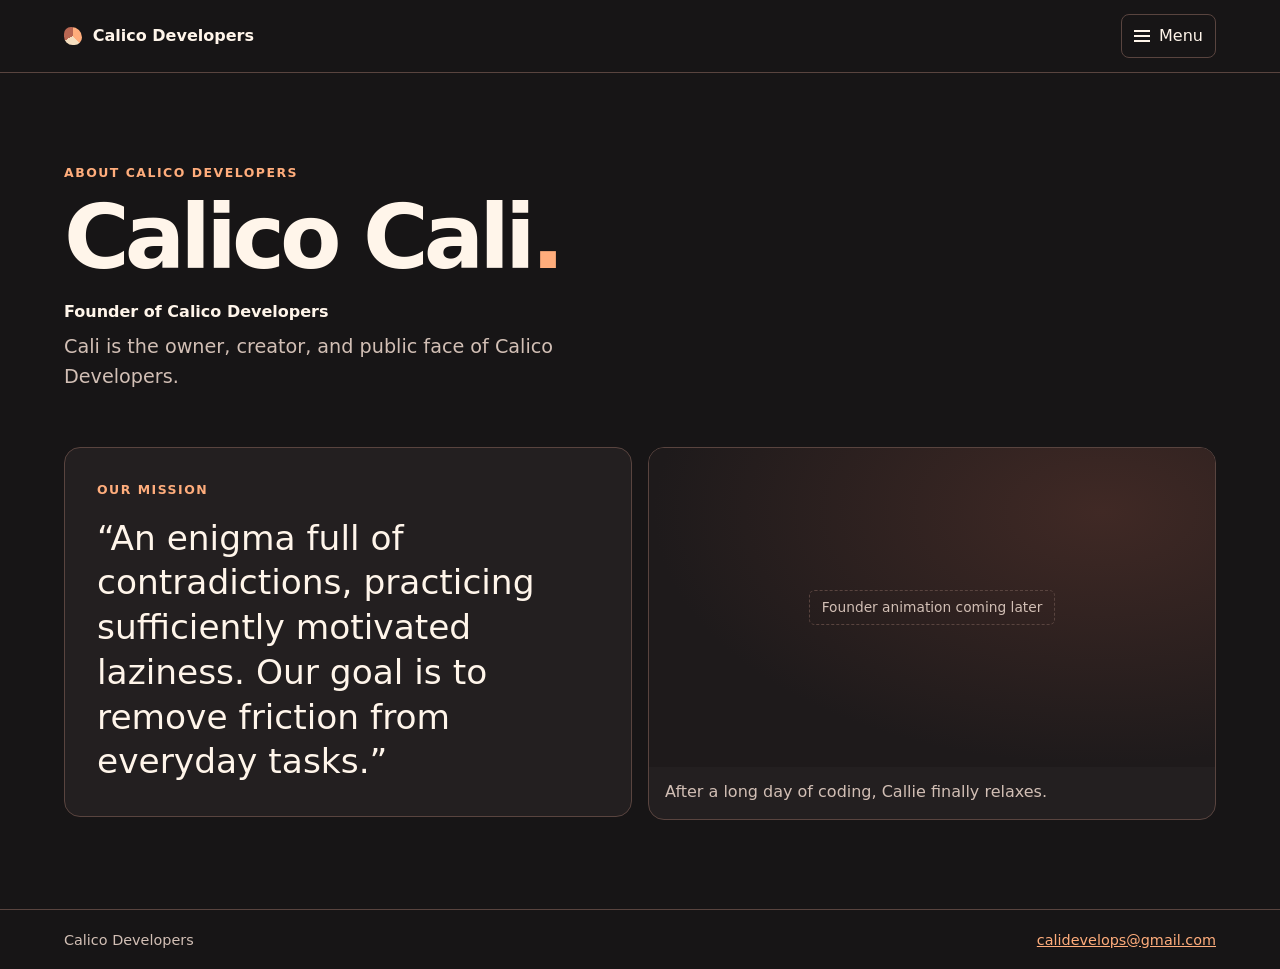
==== about.html @ 6b894da1 "Website v1.0: about.html" ====
<!doctype html>
<html lang="en">
<head>
  <meta charset="utf-8">
  <meta name="viewport" content="width=device-width, initial-scale=1">
  <meta name="description" content="Meet Calico Cali, founder of Calico Developers, and read the company mission.">
  <title>About | Calico Developers</title>
  <link rel="stylesheet" href="assets/css/site.css">
  <script src="assets/js/site.js" defer></script>
</head>
<body>
  <a class="skip" href="#main">Skip to content</a>
  <header class="header">
    <div class="wrap header-inner">
      <a class="brand" href="index.html"><span class="mark" aria-hidden="true"></span>Calico Developers</a>
      <details class="menu">
        <summary aria-controls="site-nav"><span class="hamburger" aria-hidden="true"></span> Menu</summary>
        <nav id="site-nav" aria-label="Main navigation">
          <a href="index.html">Home</a>
          <a href="about.html" aria-current="page">About</a>
          <a href="beta-testing.html">Beta Testing</a>
        </nav>
      </details>
    </div>
  </header>
  <main id="main" class="wrap" tabindex="-1">
    <section class="intro">
      <p class="eyebrow">About Calico Developers</p>
      <h1>Calico Cali<span class="accent">.</span></h1>
      <p class="subtitle">Founder of Calico Developers</p>
      <p class="lede">Cali is the owner, creator, and public face of Calico Developers.</p>
    </section>
    <div class="about-grid">
      <section class="panel mission">
        <h2 class="eyebrow">Our mission</h2>
        <blockquote>“An enigma full of contradictions, practicing sufficiently motivated laziness. Our goal is to remove friction from everyday tasks.”</blockquote>
      </section>
      <figure class="founder-media">
        <div class="media-slot">
          <span class="placeholder">Founder animation coming later</span>
        </div>
        <figcaption>After a long day of coding, Callie finally relaxes.</figcaption>
      </figure>
    </div>
  </main>
  <footer class="footer">
    <div class="wrap footer-inner">
      <span>Calico Developers</span>
      <a href="mailto:calidevelops@gmail.com">calidevelops@gmail.com</a>
    </div>
  </footer>
</body>
</html>
---- assets/css/site.css ----
:root {
  color-scheme: dark;
  --bg: #171516;
  --surface: #231f20;
  --ink: #fff5ea;
  --muted: #d2bfb5;
  --line: #59443f;
  --accent: #ffad7c;
  font-family: system-ui, sans-serif;
  line-height: 1.55;
  background: var(--bg);
  color: var(--ink);
}

*, *::before, *::after { box-sizing: border-box; }
body { margin: 0; min-height: 100svh; display: flex; flex-direction: column; }
main { flex: 1; padding-block: clamp(2.5rem, 7vw, 6rem); }
a { color: var(--accent); }
a:focus-visible, summary:focus-visible, video:focus-visible {
  outline: 3px solid var(--ink);
  outline-offset: 4px;
}
h1, h2, p, figure, blockquote { margin: 0; }
.wrap { width: min(100% - 2rem, 72rem); margin-inline: auto; }
.header { border-bottom: 1px solid var(--line); }
.header-inner, .footer-inner {
  display: flex;
  align-items: center;
  justify-content: space-between;
  flex-wrap: wrap;
  gap: .75rem;
}
.header-inner { min-height: 4.5rem; }
.brand {
  display: inline-flex;
  align-items: center;
  gap: .65rem;
  color: var(--ink);
  font-weight: 750;
  text-decoration: none;
  min-height: 44px;
}
.mark {
  width: 1.15rem;
  aspect-ratio: 1;
  border-radius: 38% 58% 42% 48%;
  background: conic-gradient(#ffad7c 0 38%, #f5debf 38% 67%, #b86652 67%);
}
.menu { position: relative; }
.menu summary {
  cursor: pointer;
  list-style: none;
  display: flex;
  align-items: center;
  gap: .55rem;
  min-height: 44px;
  padding-inline: .75rem;
  border: 1px solid var(--line);
  border-radius: .5rem;
}
.menu summary::-webkit-details-marker { display: none; }
.hamburger {
  width: 1rem;
  height: .7rem;
  border-block: 2px solid currentColor;
  background: linear-gradient(currentColor, currentColor) center / 100% 2px no-repeat;
}
.menu nav {
  position: absolute;
  z-index: 2;
  inset-inline-end: 0;
  top: calc(100% + .5rem);
  width: 12rem;
  padding: .4rem;
  background: var(--surface);
  border: 1px solid var(--line);
  border-radius: .65rem;
}
.menu nav a {
  display: block;
  min-height: 44px;
  padding: .65rem .75rem;
  border-radius: .35rem;
  color: var(--ink);
  text-decoration: none;
}
.menu nav a:hover, .menu nav a[aria-current="page"], .menu summary:hover { background-color: #49302b; }
.skip { position: fixed; top: .5rem; left: .5rem; z-index: 3; padding: .75rem; background: var(--bg); }
.skip:not(:focus) { transform: translateY(-150%); }

.hero {
  display: grid;
  overflow: hidden;
  border: 1px solid var(--line);
  border-radius: 1.25rem;
  background: radial-gradient(ellipse at 100% 100%, #4c2d29, transparent 75%), var(--surface);
}
.hero-copy { padding: clamp(1.25rem, 5vw, 4.5rem); }
.hero-art { display: flex; align-items: center; justify-content: center; gap: .7rem; min-height: 7rem; padding: 1rem; }
.hero-art span { width: min(23%, 6rem); aspect-ratio: 1; border-radius: 45% 55% 62% 38%; background: #b86652; }
.hero-art span:nth-child(2) { background: #ffad7c; transform: translateY(-12%); }
.hero-art span:nth-child(3) { background: #f5debf; transform: translateY(12%); }
.eyebrow { color: var(--accent); font-size: .78rem; font-weight: 750; letter-spacing: .12em; text-transform: uppercase; }
h1 { font-size: clamp(2rem, 7vw, 5.75rem); line-height: 1.04; letter-spacing: -.055em; margin-block: .55rem 1rem; }
.accent { color: var(--accent); }
.lede { color: var(--muted); max-width: 46ch; font-size: clamp(1rem, 2vw, 1.2rem); }
.subtitle { font-weight: 700; margin-bottom: .45rem; }
.actions { display: flex; flex-wrap: wrap; gap: .75rem; margin-top: 1.5rem; }
.button {
  display: inline-flex;
  align-items: center;
  justify-content: center;
  gap: .5rem;
  min-height: 44px;
  padding: .65rem .9rem;
  border: 1px solid var(--line);
  border-radius: .55rem;
  color: var(--ink);
  font-weight: 700;
  text-decoration: none;
}
.button:hover { background: #49302b; }
.primary { color: #251510; background: var(--accent); border-color: transparent; }
.primary:hover { background: #ffc39f; }
.intro { margin-bottom: clamp(1.75rem, 5vw, 3.5rem); }
.about-grid, .app-grid { display: grid; gap: 1rem; }
.panel, .founder-media { border: 1px solid var(--line); border-radius: 1rem; overflow: hidden; background: var(--surface); }
.mission, .app-content { padding: clamp(1.15rem, 3vw, 2rem); }
blockquote { font-size: clamp(1.3rem, 3vw, 2.15rem); line-height: 1.3; margin-top: 1rem; }
.media-slot {
  display: grid;
  place-items: center;
  aspect-ratio: 16 / 9;
  background: radial-gradient(ellipse at 80% 20%, #402925, transparent 70%), #1e1a1b;
}
.placeholder {
  margin: .75rem;
  padding: .35rem .7rem;
  border: 1px dashed var(--line);
  border-radius: .35rem;
  color: var(--muted);
  font-size: .86rem;
  text-align: center;
}
.media-slot :is(img, video) { display: block; width: 100%; aspect-ratio: 16 / 9; object-fit: contain; }
figcaption { padding: .85rem 1rem; }
figcaption, .app-content > p:not(.eyebrow) { color: var(--muted); }
.app-card, .app-content { display: flex; flex-direction: column; }
.app-content { flex: 1; }
.app-content h2 { margin-block: .25rem .6rem; }
.app-content .actions { margin-top: auto; padding-top: 1.25rem; }
.footer { border-top: 1px solid var(--line); padding-block: 1.15rem; color: var(--muted); font-size: .9rem; }

@media (min-width: 43rem) {
  .about-grid, .app-grid { grid-template-columns: repeat(2, minmax(0, 1fr)); }
  .about-grid { align-items: start; }
  .hero { grid-template-columns: minmax(0, 1.55fr) minmax(0, 1fr); }
}
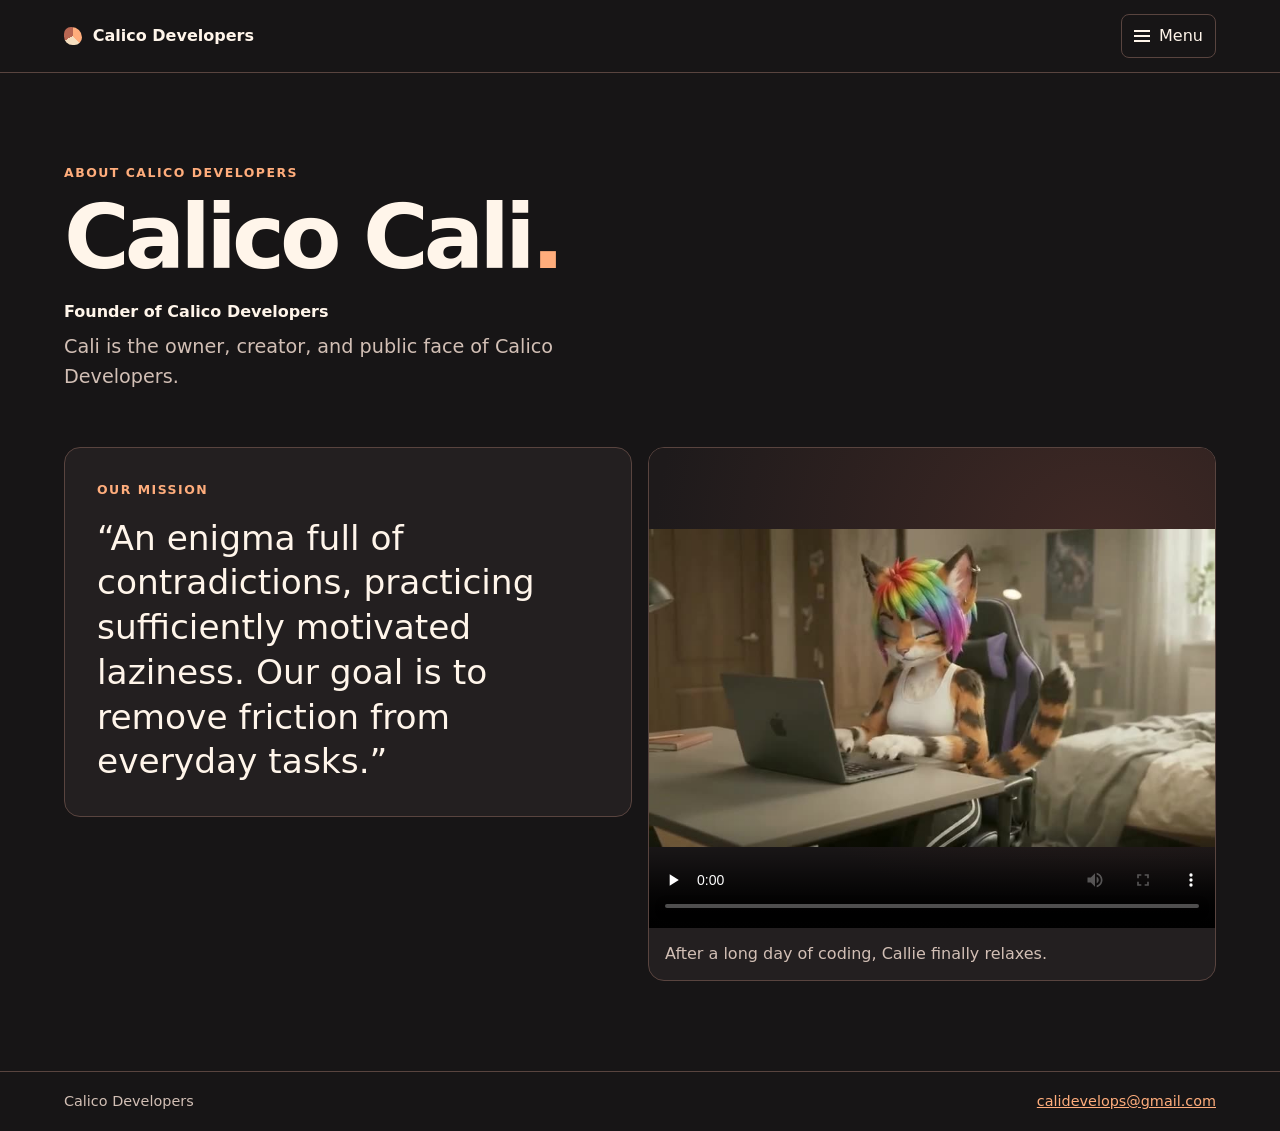
==== commit 008ee5ff: "Add Callie’s founder video to the About page" ====
--- a/about.html
+++ b/about.html
@@ -37,7 +37,11 @@
       </section>
       <figure class="founder-media">
         <div class="media-slot">
-          <span class="placeholder">Founder animation coming later</span>
+          <video controls playsinline preload="none" width="854" height="480"
+                 poster="assets/media/callie-relaxes.jpg" aria-label="After a long day of coding, Callie finally relaxes">
+            <source src="assets/media/callie-relaxes.mp4" type="video/mp4">
+            <a href="assets/media/callie-relaxes.mp4">Download the founder video</a>
+          </video>
         </div>
         <figcaption>After a long day of coding, Callie finally relaxes.</figcaption>
       </figure>
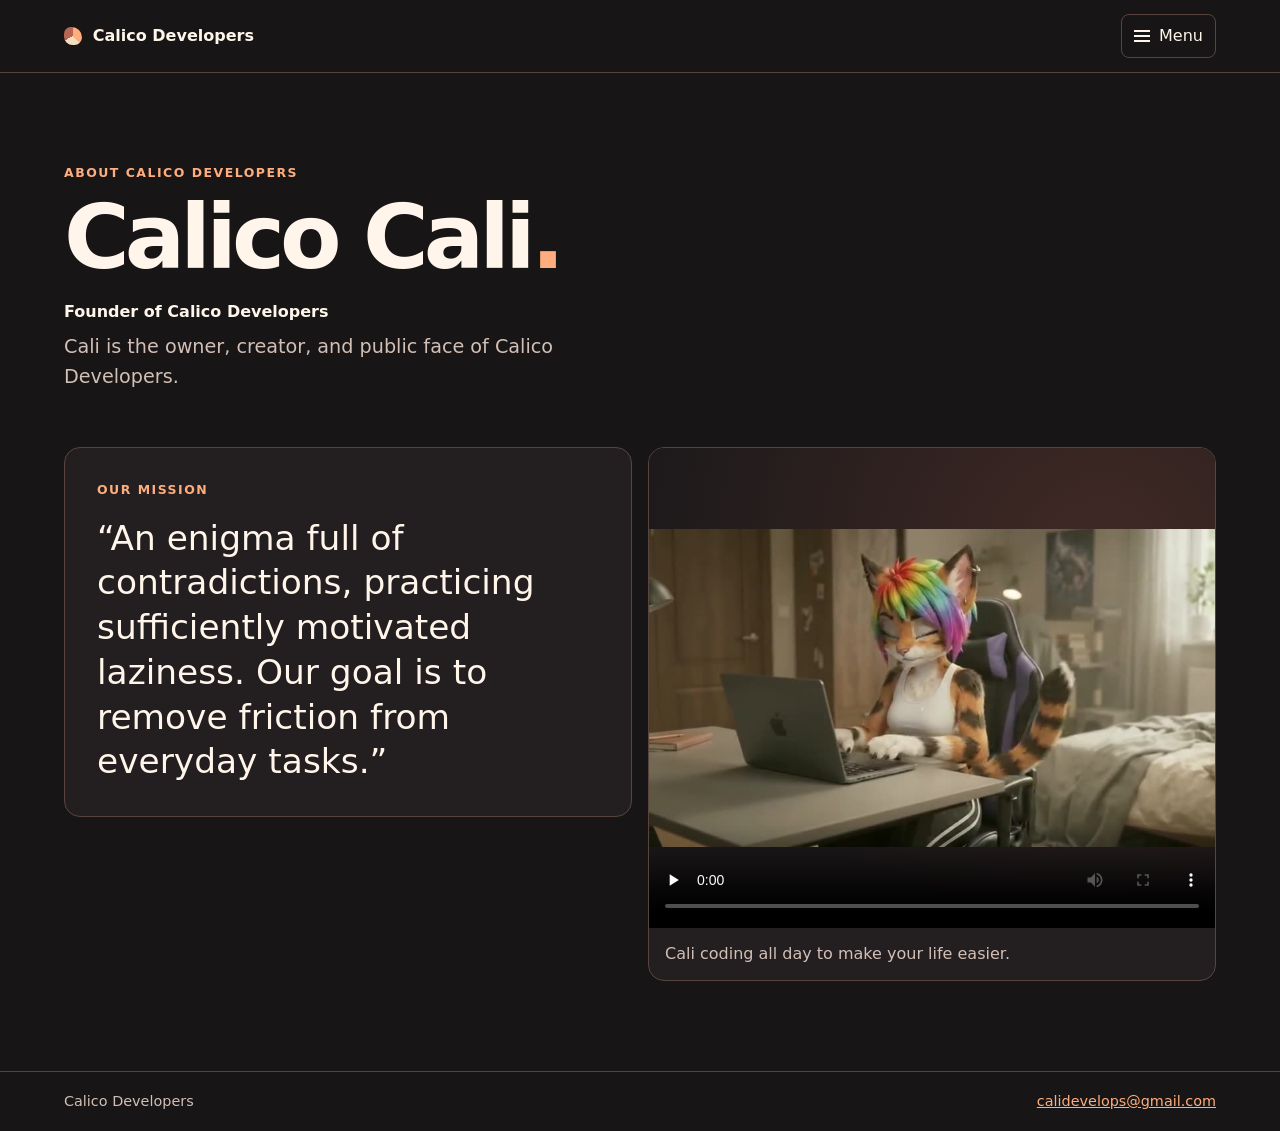
==== commit 0d26f13a: "Update the About page video caption" ====
--- a/about.html
+++ b/about.html
@@ -38,12 +38,12 @@
       <figure class="founder-media">
         <div class="media-slot">
           <video controls playsinline preload="none" width="854" height="480"
-                 poster="assets/media/callie-relaxes.jpg" aria-label="After a long day of coding, Callie finally relaxes">
+                 poster="assets/media/callie-relaxes.jpg" aria-labelledby="founder-video-caption">
             <source src="assets/media/callie-relaxes.mp4" type="video/mp4">
             <a href="assets/media/callie-relaxes.mp4">Download the founder video</a>
           </video>
         </div>
-        <figcaption>After a long day of coding, Callie finally relaxes.</figcaption>
+        <figcaption id="founder-video-caption">Cali coding all day to make your life easier.</figcaption>
       </figure>
     </div>
   </main>
--- a/assets/css/site.css
+++ b/assets/css/site.css
@@ -96,10 +96,13 @@
   background: radial-gradient(ellipse at 100% 100%, #4c2d29, transparent 75%), var(--surface);
 }
 .hero-copy { padding: clamp(1.25rem, 5vw, 4.5rem); }
-.hero-art { display: flex; align-items: center; justify-content: center; gap: .7rem; min-height: 7rem; padding: 1rem; }
-.hero-art span { width: min(23%, 6rem); aspect-ratio: 1; border-radius: 45% 55% 62% 38%; background: #b86652; }
-.hero-art span:nth-child(2) { background: #ffad7c; transform: translateY(-12%); }
-.hero-art span:nth-child(3) { background: #f5debf; transform: translateY(12%); }
+.hero-intro {
+  align-self: center;
+  min-width: 0;
+  padding: clamp(1.25rem, 3vw, 2.5rem);
+}
+.hero-intro h2 { font-size: clamp(1.05rem, 2vw, 1.4rem); line-height: 1.3; margin-bottom: .75rem; }
+.hero-intro .media-slot { border: 1px solid var(--line); border-radius: .65rem; overflow: hidden; }
 .eyebrow { color: var(--accent); font-size: .78rem; font-weight: 750; letter-spacing: .12em; text-transform: uppercase; }
 h1 { font-size: clamp(2rem, 7vw, 5.75rem); line-height: 1.04; letter-spacing: -.055em; margin-block: .55rem 1rem; }
 .accent { color: var(--accent); }
